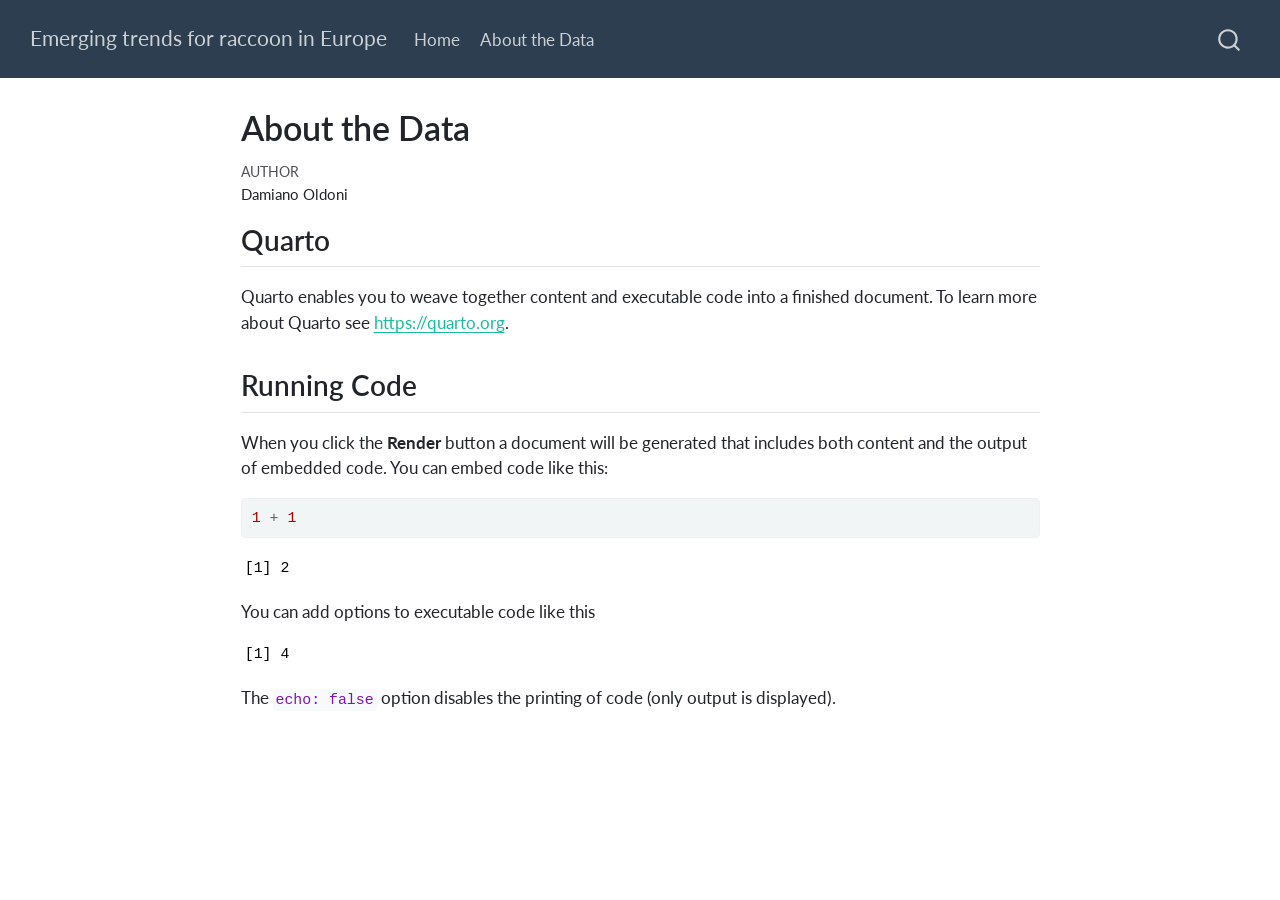
==== docs/index.html @ 3853756d "Do not ignore /docs" ====
<html xmlns="http://www.w3.org/1999/xhtml">    
  <head>      
    <title>Redirect to src/about_data.html</title>      
    <meta http-equiv="refresh" content="0;URL='src/about_data.html'" />    
  </head>    
  <body> 
  </body>  
</html>
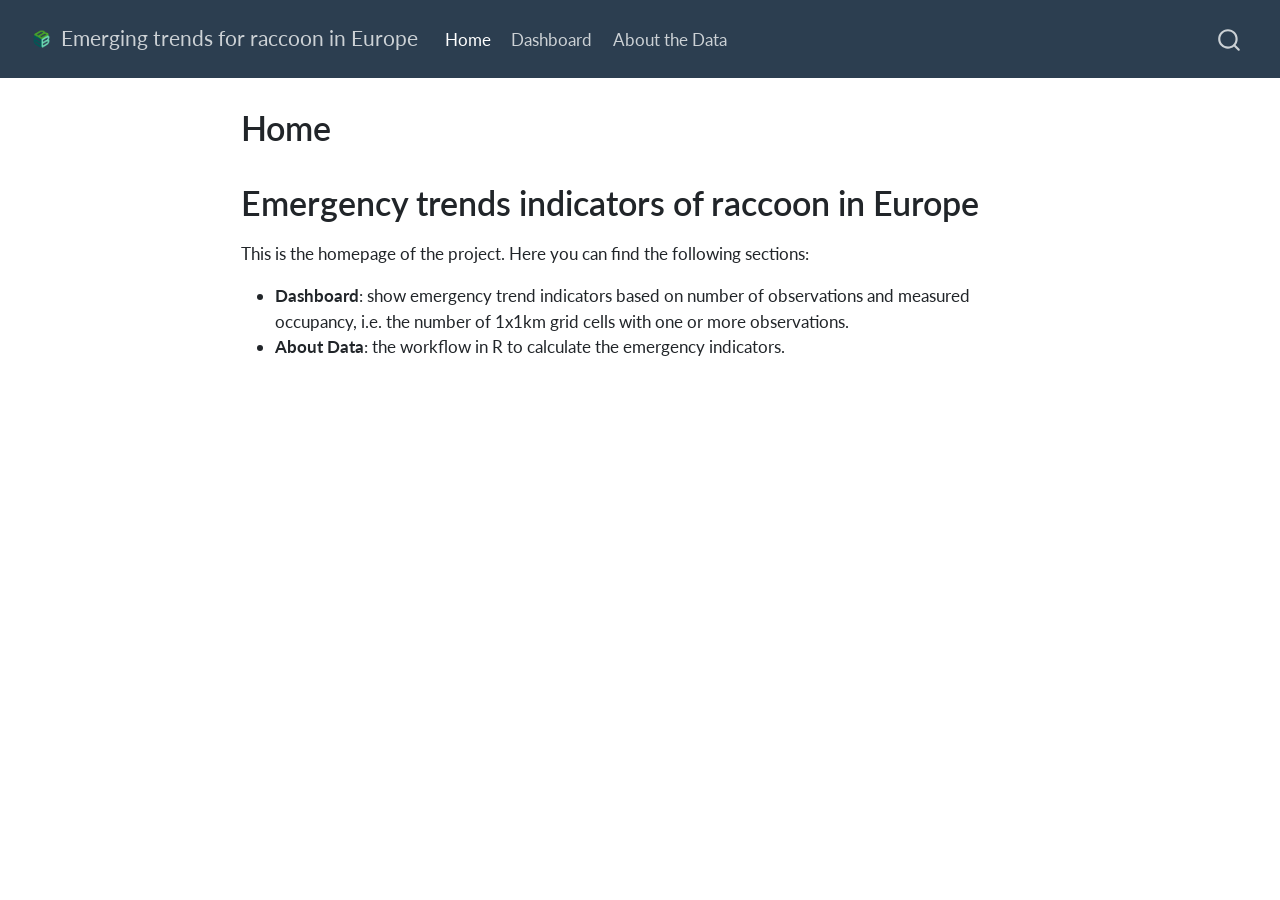
==== commit dbc3b1a2: "Add workflow - improve dashboard" ====
--- a/docs/index.html
+++ b/docs/index.html
@@ -1,8 +1,576 @@
-<html xmlns="http://www.w3.org/1999/xhtml">    
-  <head>      
-    <title>Redirect to src/about_data.html</title>      
-    <meta http-equiv="refresh" content="0;URL='src/about_data.html'" />    
-  </head>    
-  <body> 
-  </body>  
-</html>     
+<!DOCTYPE html>
+<html xmlns="http://www.w3.org/1999/xhtml" lang="en" xml:lang="en"><head>
+
+<meta charset="utf-8">
+<meta name="generator" content="quarto-1.5.57">
+
+<meta name="viewport" content="width=device-width, initial-scale=1.0, user-scalable=yes">
+
+
+<title>Home – Emerging trends for raccoon in Europe</title>
+<style>
+code{white-space: pre-wrap;}
+span.smallcaps{font-variant: small-caps;}
+div.columns{display: flex; gap: min(4vw, 1.5em);}
+div.column{flex: auto; overflow-x: auto;}
+div.hanging-indent{margin-left: 1.5em; text-indent: -1.5em;}
+ul.task-list{list-style: none;}
+ul.task-list li input[type="checkbox"] {
+  width: 0.8em;
+  margin: 0 0.8em 0.2em -1em; /* quarto-specific, see https://github.com/quarto-dev/quarto-cli/issues/4556 */ 
+  vertical-align: middle;
+}
+</style>
+
+
+<script src="site_libs/quarto-nav/quarto-nav.js"></script>
+<script src="site_libs/quarto-nav/headroom.min.js"></script>
+<script src="site_libs/clipboard/clipboard.min.js"></script>
+<script src="site_libs/quarto-search/autocomplete.umd.js"></script>
+<script src="site_libs/quarto-search/fuse.min.js"></script>
+<script src="site_libs/quarto-search/quarto-search.js"></script>
+<meta name="quarto:offset" content="./">
+<script src="site_libs/quarto-html/quarto.js"></script>
+<script src="site_libs/quarto-html/popper.min.js"></script>
+<script src="site_libs/quarto-html/tippy.umd.min.js"></script>
+<script src="site_libs/quarto-html/anchor.min.js"></script>
+<link href="site_libs/quarto-html/tippy.css" rel="stylesheet">
+<link href="site_libs/quarto-html/quarto-syntax-highlighting.css" rel="stylesheet" id="quarto-text-highlighting-styles">
+<script src="site_libs/bootstrap/bootstrap.min.js"></script>
+<link href="site_libs/bootstrap/bootstrap-icons.css" rel="stylesheet">
+<link href="site_libs/bootstrap/bootstrap.min.css" rel="stylesheet" id="quarto-bootstrap" data-mode="light">
+<script id="quarto-search-options" type="application/json">{
+  "location": "navbar",
+  "copy-button": false,
+  "collapse-after": 3,
+  "panel-placement": "end",
+  "type": "overlay",
+  "limit": 50,
+  "keyboard-shortcut": [
+    "f",
+    "/",
+    "s"
+  ],
+  "show-item-context": false,
+  "language": {
+    "search-no-results-text": "No results",
+    "search-matching-documents-text": "matching documents",
+    "search-copy-link-title": "Copy link to search",
+    "search-hide-matches-text": "Hide additional matches",
+    "search-more-match-text": "more match in this document",
+    "search-more-matches-text": "more matches in this document",
+    "search-clear-button-title": "Clear",
+    "search-text-placeholder": "",
+    "search-detached-cancel-button-title": "Cancel",
+    "search-submit-button-title": "Submit",
+    "search-label": "Search"
+  }
+}</script>
+
+
+</head>
+
+<body class="nav-fixed fullcontent">
+
+<div id="quarto-search-results"></div>
+  <header id="quarto-header" class="headroom fixed-top">
+    <nav class="navbar navbar-expand-lg " data-bs-theme="dark">
+      <div class="navbar-container container-fluid">
+      <div class="navbar-brand-container mx-auto">
+    <a href="./index.html" class="navbar-brand navbar-brand-logo">
+    <img src="./images/assets/b3-logo.png" alt="" class="navbar-logo">
+    </a>
+    <a class="navbar-brand" href="./index.html">
+    <span class="navbar-title">Emerging trends for raccoon in Europe</span>
+    </a>
+  </div>
+            <div id="quarto-search" class="" title="Search"></div>
+          <button class="navbar-toggler" type="button" data-bs-toggle="collapse" data-bs-target="#navbarCollapse" aria-controls="navbarCollapse" role="menu" aria-expanded="false" aria-label="Toggle navigation" onclick="if (window.quartoToggleHeadroom) { window.quartoToggleHeadroom(); }">
+  <span class="navbar-toggler-icon"></span>
+</button>
+          <div class="collapse navbar-collapse" id="navbarCollapse">
+            <ul class="navbar-nav navbar-nav-scroll me-auto">
+  <li class="nav-item">
+    <a class="nav-link active" href="./index.html" aria-current="page"> 
+<span class="menu-text">Home</span></a>
+  </li>  
+  <li class="nav-item">
+    <a class="nav-link" href="./src/dashboard.html"> 
+<span class="menu-text">Dashboard</span></a>
+  </li>  
+  <li class="nav-item">
+    <a class="nav-link" href="./src/about_data.html"> 
+<span class="menu-text">About the Data</span></a>
+  </li>  
+</ul>
+          </div> <!-- /navcollapse -->
+            <div class="quarto-navbar-tools">
+</div>
+      </div> <!-- /container-fluid -->
+    </nav>
+</header>
+<!-- content -->
+<div id="quarto-content" class="quarto-container page-columns page-rows-contents page-layout-article page-navbar">
+<!-- sidebar -->
+<!-- margin-sidebar -->
+    
+<!-- main -->
+<main class="content" id="quarto-document-content">
+
+<header id="title-block-header" class="quarto-title-block default">
+<div class="quarto-title">
+<h1 class="title">Home</h1>
+</div>
+
+
+
+<div class="quarto-title-meta">
+
+    
+  
+    
+  </div>
+  
+
+
+</header>
+
+
+<section id="emergency-trends-indicators-of-raccoon-in-europe" class="level1">
+<h1>Emergency trends indicators of raccoon in Europe</h1>
+<p>This is the homepage of the project. Here you can find the following sections:</p>
+<ul>
+<li><strong>Dashboard</strong>: show emergency trend indicators based on number of observations and measured occupancy, i.e.&nbsp;the number of 1x1km grid cells with one or more observations.</li>
+<li><strong>About Data</strong>: the workflow in R to calculate the emergency indicators.</li>
+</ul>
+
+
+</section>
+
+</main> <!-- /main -->
+<script id="quarto-html-after-body" type="application/javascript">
+window.document.addEventListener("DOMContentLoaded", function (event) {
+  const toggleBodyColorMode = (bsSheetEl) => {
+    const mode = bsSheetEl.getAttribute("data-mode");
+    const bodyEl = window.document.querySelector("body");
+    if (mode === "dark") {
+      bodyEl.classList.add("quarto-dark");
+      bodyEl.classList.remove("quarto-light");
+    } else {
+      bodyEl.classList.add("quarto-light");
+      bodyEl.classList.remove("quarto-dark");
+    }
+  }
+  const toggleBodyColorPrimary = () => {
+    const bsSheetEl = window.document.querySelector("link#quarto-bootstrap");
+    if (bsSheetEl) {
+      toggleBodyColorMode(bsSheetEl);
+    }
+  }
+  toggleBodyColorPrimary();  
+  const icon = "";
+  const anchorJS = new window.AnchorJS();
+  anchorJS.options = {
+    placement: 'right',
+    icon: icon
+  };
+  anchorJS.add('.anchored');
+  const isCodeAnnotation = (el) => {
+    for (const clz of el.classList) {
+      if (clz.startsWith('code-annotation-')) {                     
+        return true;
+      }
+    }
+    return false;
+  }
+  const onCopySuccess = function(e) {
+    // button target
+    const button = e.trigger;
+    // don't keep focus
+    button.blur();
+    // flash "checked"
+    button.classList.add('code-copy-button-checked');
+    var currentTitle = button.getAttribute("title");
+    button.setAttribute("title", "Copied!");
+    let tooltip;
+    if (window.bootstrap) {
+      button.setAttribute("data-bs-toggle", "tooltip");
+      button.setAttribute("data-bs-placement", "left");
+      button.setAttribute("data-bs-title", "Copied!");
+      tooltip = new bootstrap.Tooltip(button, 
+        { trigger: "manual", 
+          customClass: "code-copy-button-tooltip",
+          offset: [0, -8]});
+      tooltip.show();    
+    }
+    setTimeout(function() {
+      if (tooltip) {
+        tooltip.hide();
+        button.removeAttribute("data-bs-title");
+        button.removeAttribute("data-bs-toggle");
+        button.removeAttribute("data-bs-placement");
+      }
+      button.setAttribute("title", currentTitle);
+      button.classList.remove('code-copy-button-checked');
+    }, 1000);
+    // clear code selection
+    e.clearSelection();
+  }
+  const getTextToCopy = function(trigger) {
+      const codeEl = trigger.previousElementSibling.cloneNode(true);
+      for (const childEl of codeEl.children) {
+        if (isCodeAnnotation(childEl)) {
+          childEl.remove();
+        }
+      }
+      return codeEl.innerText;
+  }
+  const clipboard = new window.ClipboardJS('.code-copy-button:not([data-in-quarto-modal])', {
+    text: getTextToCopy
+  });
+  clipboard.on('success', onCopySuccess);
+  if (window.document.getElementById('quarto-embedded-source-code-modal')) {
+    // For code content inside modals, clipBoardJS needs to be initialized with a container option
+    // TODO: Check when it could be a function (https://github.com/zenorocha/clipboard.js/issues/860)
+    const clipboardModal = new window.ClipboardJS('.code-copy-button[data-in-quarto-modal]', {
+      text: getTextToCopy,
+      container: window.document.getElementById('quarto-embedded-source-code-modal')
+    });
+    clipboardModal.on('success', onCopySuccess);
+  }
+    var localhostRegex = new RegExp(/^(?:http|https):\/\/localhost\:?[0-9]*\//);
+    var mailtoRegex = new RegExp(/^mailto:/);
+      var filterRegex = new RegExp('/' + window.location.host + '/');
+    var isInternal = (href) => {
+        return filterRegex.test(href) || localhostRegex.test(href) || mailtoRegex.test(href);
+    }
+    // Inspect non-navigation links and adorn them if external
+ 	var links = window.document.querySelectorAll('a[href]:not(.nav-link):not(.navbar-brand):not(.toc-action):not(.sidebar-link):not(.sidebar-item-toggle):not(.pagination-link):not(.no-external):not([aria-hidden]):not(.dropdown-item):not(.quarto-navigation-tool):not(.about-link)');
+    for (var i=0; i<links.length; i++) {
+      const link = links[i];
+      if (!isInternal(link.href)) {
+        // undo the damage that might have been done by quarto-nav.js in the case of
+        // links that we want to consider external
+        if (link.dataset.originalHref !== undefined) {
+          link.href = link.dataset.originalHref;
+        }
+      }
+    }
+  function tippyHover(el, contentFn, onTriggerFn, onUntriggerFn) {
+    const config = {
+      allowHTML: true,
+      maxWidth: 500,
+      delay: 100,
+      arrow: false,
+      appendTo: function(el) {
+          return el.parentElement;
+      },
+      interactive: true,
+      interactiveBorder: 10,
+      theme: 'quarto',
+      placement: 'bottom-start',
+    };
+    if (contentFn) {
+      config.content = contentFn;
+    }
+    if (onTriggerFn) {
+      config.onTrigger = onTriggerFn;
+    }
+    if (onUntriggerFn) {
+      config.onUntrigger = onUntriggerFn;
+    }
+    window.tippy(el, config); 
+  }
+  const noterefs = window.document.querySelectorAll('a[role="doc-noteref"]');
+  for (var i=0; i<noterefs.length; i++) {
+    const ref = noterefs[i];
+    tippyHover(ref, function() {
+      // use id or data attribute instead here
+      let href = ref.getAttribute('data-footnote-href') || ref.getAttribute('href');
+      try { href = new URL(href).hash; } catch {}
+      const id = href.replace(/^#\/?/, "");
+      const note = window.document.getElementById(id);
+      if (note) {
+        return note.innerHTML;
+      } else {
+        return "";
+      }
+    });
+  }
+  const xrefs = window.document.querySelectorAll('a.quarto-xref');
+  const processXRef = (id, note) => {
+    // Strip column container classes
+    const stripColumnClz = (el) => {
+      el.classList.remove("page-full", "page-columns");
+      if (el.children) {
+        for (const child of el.children) {
+          stripColumnClz(child);
+        }
+      }
+    }
+    stripColumnClz(note)
+    if (id === null || id.startsWith('sec-')) {
+      // Special case sections, only their first couple elements
+      const container = document.createElement("div");
+      if (note.children && note.children.length > 2) {
+        container.appendChild(note.children[0].cloneNode(true));
+        for (let i = 1; i < note.children.length; i++) {
+          const child = note.children[i];
+          if (child.tagName === "P" && child.innerText === "") {
+            continue;
+          } else {
+            container.appendChild(child.cloneNode(true));
+            break;
+          }
+        }
+        if (window.Quarto?.typesetMath) {
+          window.Quarto.typesetMath(container);
+        }
+        return container.innerHTML
+      } else {
+        if (window.Quarto?.typesetMath) {
+          window.Quarto.typesetMath(note);
+        }
+        return note.innerHTML;
+      }
+    } else {
+      // Remove any anchor links if they are present
+      const anchorLink = note.querySelector('a.anchorjs-link');
+      if (anchorLink) {
+        anchorLink.remove();
+      }
+      if (window.Quarto?.typesetMath) {
+        window.Quarto.typesetMath(note);
+      }
+      // TODO in 1.5, we should make sure this works without a callout special case
+      if (note.classList.contains("callout")) {
+        return note.outerHTML;
+      } else {
+        return note.innerHTML;
+      }
+    }
+  }
+  for (var i=0; i<xrefs.length; i++) {
+    const xref = xrefs[i];
+    tippyHover(xref, undefined, function(instance) {
+      instance.disable();
+      let url = xref.getAttribute('href');
+      let hash = undefined; 
+      if (url.startsWith('#')) {
+        hash = url;
+      } else {
+        try { hash = new URL(url).hash; } catch {}
+      }
+      if (hash) {
+        const id = hash.replace(/^#\/?/, "");
+        const note = window.document.getElementById(id);
+        if (note !== null) {
+          try {
+            const html = processXRef(id, note.cloneNode(true));
+            instance.setContent(html);
+          } finally {
+            instance.enable();
+            instance.show();
+          }
+        } else {
+          // See if we can fetch this
+          fetch(url.split('#')[0])
+          .then(res => res.text())
+          .then(html => {
+            const parser = new DOMParser();
+            const htmlDoc = parser.parseFromString(html, "text/html");
+            const note = htmlDoc.getElementById(id);
+            if (note !== null) {
+              const html = processXRef(id, note);
+              instance.setContent(html);
+            } 
+          }).finally(() => {
+            instance.enable();
+            instance.show();
+          });
+        }
+      } else {
+        // See if we can fetch a full url (with no hash to target)
+        // This is a special case and we should probably do some content thinning / targeting
+        fetch(url)
+        .then(res => res.text())
+        .then(html => {
+          const parser = new DOMParser();
+          const htmlDoc = parser.parseFromString(html, "text/html");
+          const note = htmlDoc.querySelector('main.content');
+          if (note !== null) {
+            // This should only happen for chapter cross references
+            // (since there is no id in the URL)
+            // remove the first header
+            if (note.children.length > 0 && note.children[0].tagName === "HEADER") {
+              note.children[0].remove();
+            }
+            const html = processXRef(null, note);
+            instance.setContent(html);
+          } 
+        }).finally(() => {
+          instance.enable();
+          instance.show();
+        });
+      }
+    }, function(instance) {
+    });
+  }
+      let selectedAnnoteEl;
+      const selectorForAnnotation = ( cell, annotation) => {
+        let cellAttr = 'data-code-cell="' + cell + '"';
+        let lineAttr = 'data-code-annotation="' +  annotation + '"';
+        const selector = 'span[' + cellAttr + '][' + lineAttr + ']';
+        return selector;
+      }
+      const selectCodeLines = (annoteEl) => {
+        const doc = window.document;
+        const targetCell = annoteEl.getAttribute("data-target-cell");
+        const targetAnnotation = annoteEl.getAttribute("data-target-annotation");
+        const annoteSpan = window.document.querySelector(selectorForAnnotation(targetCell, targetAnnotation));
+        const lines = annoteSpan.getAttribute("data-code-lines").split(",");
+        const lineIds = lines.map((line) => {
+          return targetCell + "-" + line;
+        })
+        let top = null;
+        let height = null;
+        let parent = null;
+        if (lineIds.length > 0) {
+            //compute the position of the single el (top and bottom and make a div)
+            const el = window.document.getElementById(lineIds[0]);
+            top = el.offsetTop;
+            height = el.offsetHeight;
+            parent = el.parentElement.parentElement;
+          if (lineIds.length > 1) {
+            const lastEl = window.document.getElementById(lineIds[lineIds.length - 1]);
+            const bottom = lastEl.offsetTop + lastEl.offsetHeight;
+            height = bottom - top;
+          }
+          if (top !== null && height !== null && parent !== null) {
+            // cook up a div (if necessary) and position it 
+            let div = window.document.getElementById("code-annotation-line-highlight");
+            if (div === null) {
+              div = window.document.createElement("div");
+              div.setAttribute("id", "code-annotation-line-highlight");
+              div.style.position = 'absolute';
+              parent.appendChild(div);
+            }
+            div.style.top = top - 2 + "px";
+            div.style.height = height + 4 + "px";
+            div.style.left = 0;
+            let gutterDiv = window.document.getElementById("code-annotation-line-highlight-gutter");
+            if (gutterDiv === null) {
+              gutterDiv = window.document.createElement("div");
+              gutterDiv.setAttribute("id", "code-annotation-line-highlight-gutter");
+              gutterDiv.style.position = 'absolute';
+              const codeCell = window.document.getElementById(targetCell);
+              const gutter = codeCell.querySelector('.code-annotation-gutter');
+              gutter.appendChild(gutterDiv);
+            }
+            gutterDiv.style.top = top - 2 + "px";
+            gutterDiv.style.height = height + 4 + "px";
+          }
+          selectedAnnoteEl = annoteEl;
+        }
+      };
+      const unselectCodeLines = () => {
+        const elementsIds = ["code-annotation-line-highlight", "code-annotation-line-highlight-gutter"];
+        elementsIds.forEach((elId) => {
+          const div = window.document.getElementById(elId);
+          if (div) {
+            div.remove();
+          }
+        });
+        selectedAnnoteEl = undefined;
+      };
+        // Handle positioning of the toggle
+    window.addEventListener(
+      "resize",
+      throttle(() => {
+        elRect = undefined;
+        if (selectedAnnoteEl) {
+          selectCodeLines(selectedAnnoteEl);
+        }
+      }, 10)
+    );
+    function throttle(fn, ms) {
+    let throttle = false;
+    let timer;
+      return (...args) => {
+        if(!throttle) { // first call gets through
+            fn.apply(this, args);
+            throttle = true;
+        } else { // all the others get throttled
+            if(timer) clearTimeout(timer); // cancel #2
+            timer = setTimeout(() => {
+              fn.apply(this, args);
+              timer = throttle = false;
+            }, ms);
+        }
+      };
+    }
+      // Attach click handler to the DT
+      const annoteDls = window.document.querySelectorAll('dt[data-target-cell]');
+      for (const annoteDlNode of annoteDls) {
+        annoteDlNode.addEventListener('click', (event) => {
+          const clickedEl = event.target;
+          if (clickedEl !== selectedAnnoteEl) {
+            unselectCodeLines();
+            const activeEl = window.document.querySelector('dt[data-target-cell].code-annotation-active');
+            if (activeEl) {
+              activeEl.classList.remove('code-annotation-active');
+            }
+            selectCodeLines(clickedEl);
+            clickedEl.classList.add('code-annotation-active');
+          } else {
+            // Unselect the line
+            unselectCodeLines();
+            clickedEl.classList.remove('code-annotation-active');
+          }
+        });
+      }
+  const findCites = (el) => {
+    const parentEl = el.parentElement;
+    if (parentEl) {
+      const cites = parentEl.dataset.cites;
+      if (cites) {
+        return {
+          el,
+          cites: cites.split(' ')
+        };
+      } else {
+        return findCites(el.parentElement)
+      }
+    } else {
+      return undefined;
+    }
+  };
+  var bibliorefs = window.document.querySelectorAll('a[role="doc-biblioref"]');
+  for (var i=0; i<bibliorefs.length; i++) {
+    const ref = bibliorefs[i];
+    const citeInfo = findCites(ref);
+    if (citeInfo) {
+      tippyHover(citeInfo.el, function() {
+        var popup = window.document.createElement('div');
+        citeInfo.cites.forEach(function(cite) {
+          var citeDiv = window.document.createElement('div');
+          citeDiv.classList.add('hanging-indent');
+          citeDiv.classList.add('csl-entry');
+          var biblioDiv = window.document.getElementById('ref-' + cite);
+          if (biblioDiv) {
+            citeDiv.innerHTML = biblioDiv.innerHTML;
+          }
+          popup.appendChild(citeDiv);
+        });
+        return popup.innerHTML;
+      });
+    }
+  }
+});
+</script>
+</div> <!-- /content -->
+
+
+
+
+</body></html>
--- a/docs/site_libs/quarto-html/tippy.css
+++ b/docs/site_libs/quarto-html/tippy.css
@@ -0,0 +1 @@
+.tippy-box[data-animation=fade][data-state=hidden]{opacity:0}[data-tippy-root]{max-width:calc(100vw - 10px)}.tippy-box{position:relative;background-color:#333;color:#fff;border-radius:4px;font-size:14px;line-height:1.4;white-space:normal;outline:0;transition-property:transform,visibility,opacity}.tippy-box[data-placement^=top]>.tippy-arrow{bottom:0}.tippy-box[data-placement^=top]>.tippy-arrow:before{bottom:-7px;left:0;border-width:8px 8px 0;border-top-color:initial;transform-origin:center top}.tippy-box[data-placement^=bottom]>.tippy-arrow{top:0}.tippy-box[data-placement^=bottom]>.tippy-arrow:before{top:-7px;left:0;border-width:0 8px 8px;border-bottom-color:initial;transform-origin:center bottom}.tippy-box[data-placement^=left]>.tippy-arrow{right:0}.tippy-box[data-placement^=left]>.tippy-arrow:before{border-width:8px 0 8px 8px;border-left-color:initial;right:-7px;transform-origin:center left}.tippy-box[data-placement^=right]>.tippy-arrow{left:0}.tippy-box[data-placement^=right]>.tippy-arrow:before{left:-7px;border-width:8px 8px 8px 0;border-right-color:initial;transform-origin:center right}.tippy-box[data-inertia][data-state=visible]{transition-timing-function:cubic-bezier(.54,1.5,.38,1.11)}.tippy-arrow{width:16px;height:16px;color:#333}.tippy-arrow:before{content:"";position:absolute;border-color:transparent;border-style:solid}.tippy-content{position:relative;padding:5px 9px;z-index:1}
--- a/docs/site_libs/quarto-html/quarto-syntax-highlighting.css
+++ b/docs/site_libs/quarto-html/quarto-syntax-highlighting.css
@@ -0,0 +1,205 @@
+/* quarto syntax highlight colors */
+:root {
+  --quarto-hl-ot-color: #003B4F;
+  --quarto-hl-at-color: #657422;
+  --quarto-hl-ss-color: #20794D;
+  --quarto-hl-an-color: #5E5E5E;
+  --quarto-hl-fu-color: #4758AB;
+  --quarto-hl-st-color: #20794D;
+  --quarto-hl-cf-color: #003B4F;
+  --quarto-hl-op-color: #5E5E5E;
+  --quarto-hl-er-color: #AD0000;
+  --quarto-hl-bn-color: #AD0000;
+  --quarto-hl-al-color: #AD0000;
+  --quarto-hl-va-color: #111111;
+  --quarto-hl-bu-color: inherit;
+  --quarto-hl-ex-color: inherit;
+  --quarto-hl-pp-color: #AD0000;
+  --quarto-hl-in-color: #5E5E5E;
+  --quarto-hl-vs-color: #20794D;
+  --quarto-hl-wa-color: #5E5E5E;
+  --quarto-hl-do-color: #5E5E5E;
+  --quarto-hl-im-color: #00769E;
+  --quarto-hl-ch-color: #20794D;
+  --quarto-hl-dt-color: #AD0000;
+  --quarto-hl-fl-color: #AD0000;
+  --quarto-hl-co-color: #5E5E5E;
+  --quarto-hl-cv-color: #5E5E5E;
+  --quarto-hl-cn-color: #8f5902;
+  --quarto-hl-sc-color: #5E5E5E;
+  --quarto-hl-dv-color: #AD0000;
+  --quarto-hl-kw-color: #003B4F;
+}
+
+/* other quarto variables */
+:root {
+  --quarto-font-monospace: SFMono-Regular, Menlo, Monaco, Consolas, "Liberation Mono", "Courier New", monospace;
+}
+
+pre > code.sourceCode > span {
+  color: #003B4F;
+}
+
+code span {
+  color: #003B4F;
+}
+
+code.sourceCode > span {
+  color: #003B4F;
+}
+
+div.sourceCode,
+div.sourceCode pre.sourceCode {
+  color: #003B4F;
+}
+
+code span.ot {
+  color: #003B4F;
+  font-style: inherit;
+}
+
+code span.at {
+  color: #657422;
+  font-style: inherit;
+}
+
+code span.ss {
+  color: #20794D;
+  font-style: inherit;
+}
+
+code span.an {
+  color: #5E5E5E;
+  font-style: inherit;
+}
+
+code span.fu {
+  color: #4758AB;
+  font-style: inherit;
+}
+
+code span.st {
+  color: #20794D;
+  font-style: inherit;
+}
+
+code span.cf {
+  color: #003B4F;
+  font-weight: bold;
+  font-style: inherit;
+}
+
+code span.op {
+  color: #5E5E5E;
+  font-style: inherit;
+}
+
+code span.er {
+  color: #AD0000;
+  font-style: inherit;
+}
+
+code span.bn {
+  color: #AD0000;
+  font-style: inherit;
+}
+
+code span.al {
+  color: #AD0000;
+  font-style: inherit;
+}
+
+code span.va {
+  color: #111111;
+  font-style: inherit;
+}
+
+code span.bu {
+  font-style: inherit;
+}
+
+code span.ex {
+  font-style: inherit;
+}
+
+code span.pp {
+  color: #AD0000;
+  font-style: inherit;
+}
+
+code span.in {
+  color: #5E5E5E;
+  font-style: inherit;
+}
+
+code span.vs {
+  color: #20794D;
+  font-style: inherit;
+}
+
+code span.wa {
+  color: #5E5E5E;
+  font-style: italic;
+}
+
+code span.do {
+  color: #5E5E5E;
+  font-style: italic;
+}
+
+code span.im {
+  color: #00769E;
+  font-style: inherit;
+}
+
+code span.ch {
+  color: #20794D;
+  font-style: inherit;
+}
+
+code span.dt {
+  color: #AD0000;
+  font-style: inherit;
+}
+
+code span.fl {
+  color: #AD0000;
+  font-style: inherit;
+}
+
+code span.co {
+  color: #5E5E5E;
+  font-style: inherit;
+}
+
+code span.cv {
+  color: #5E5E5E;
+  font-style: italic;
+}
+
+code span.cn {
+  color: #8f5902;
+  font-style: inherit;
+}
+
+code span.sc {
+  color: #5E5E5E;
+  font-style: inherit;
+}
+
+code span.dv {
+  color: #AD0000;
+  font-style: inherit;
+}
+
+code span.kw {
+  color: #003B4F;
+  font-weight: bold;
+  font-style: inherit;
+}
+
+.prevent-inlining {
+  content: "</";
+}
+
+/*# sourceMappingURL=debc5d5d77c3f9108843748ff7464032.css.map */
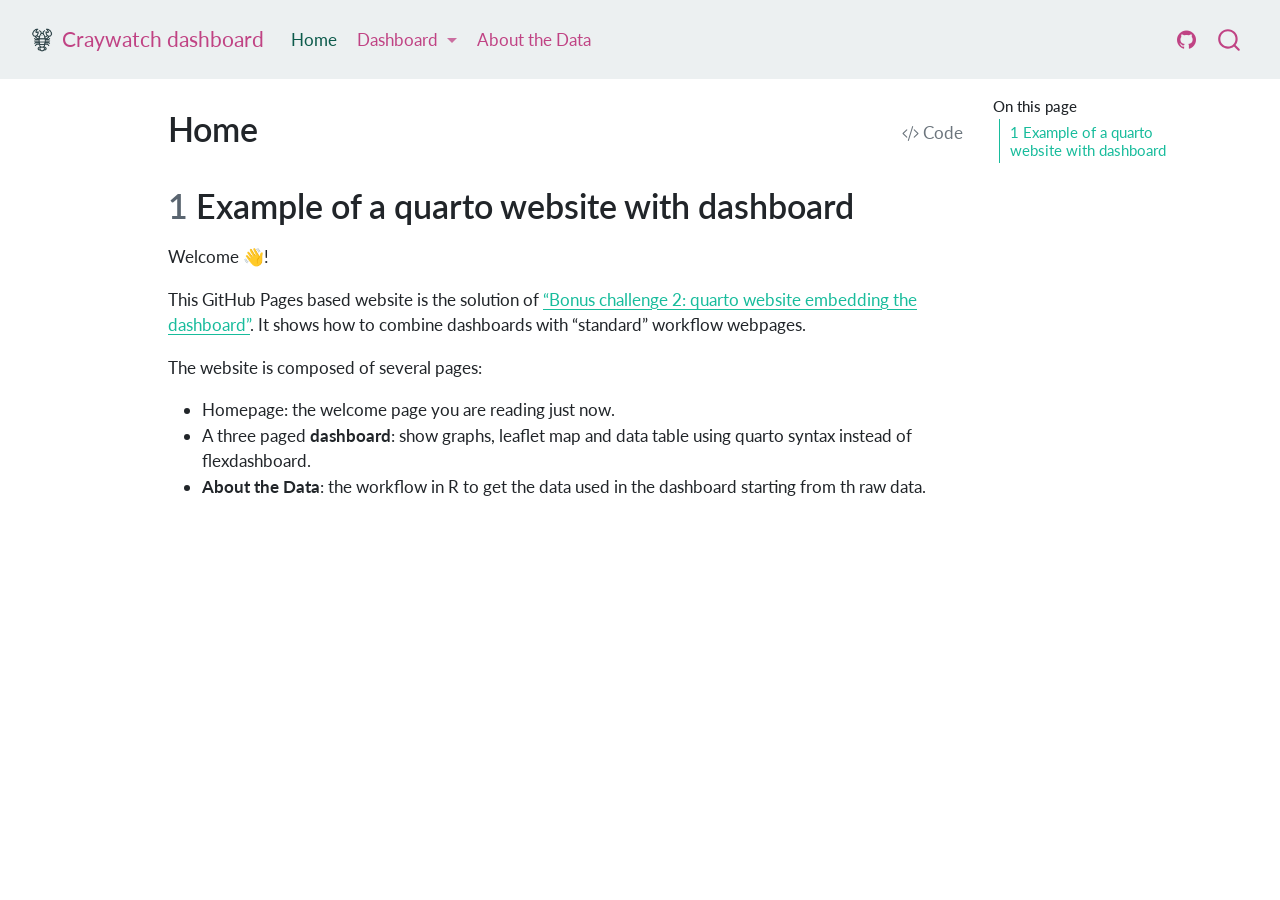
==== commit 2fd4b0aa: "Use the repo for Bonus Challenge 2 20250224" ====
--- a/docs/index.html
+++ b/docs/index.html
@@ -7,7 +7,7 @@
 <meta name="viewport" content="width=device-width, initial-scale=1.0, user-scalable=yes">
 
 
-<title>Home – Emerging trends for raccoon in Europe</title>
+<title>Home – Craywatch dashboard</title>
 <style>
 code{white-space: pre-wrap;}
 span.smallcaps{font-variant: small-caps;}
@@ -20,6 +20,40 @@
   margin: 0 0.8em 0.2em -1em; /* quarto-specific, see https://github.com/quarto-dev/quarto-cli/issues/4556 */ 
   vertical-align: middle;
 }
+/* CSS for syntax highlighting */
+pre > code.sourceCode { white-space: pre; position: relative; }
+pre > code.sourceCode > span { line-height: 1.25; }
+pre > code.sourceCode > span:empty { height: 1.2em; }
+.sourceCode { overflow: visible; }
+code.sourceCode > span { color: inherit; text-decoration: inherit; }
+div.sourceCode { margin: 1em 0; }
+pre.sourceCode { margin: 0; }
+@media screen {
+div.sourceCode { overflow: auto; }
+}
+@media print {
+pre > code.sourceCode { white-space: pre-wrap; }
+pre > code.sourceCode > span { display: inline-block; text-indent: -5em; padding-left: 5em; }
+}
+pre.numberSource code
+  { counter-reset: source-line 0; }
+pre.numberSource code > span
+  { position: relative; left: -4em; counter-increment: source-line; }
+pre.numberSource code > span > a:first-child::before
+  { content: counter(source-line);
+    position: relative; left: -1em; text-align: right; vertical-align: baseline;
+    border: none; display: inline-block;
+    -webkit-touch-callout: none; -webkit-user-select: none;
+    -khtml-user-select: none; -moz-user-select: none;
+    -ms-user-select: none; user-select: none;
+    padding: 0 4px; width: 4em;
+  }
+pre.numberSource { margin-left: 3em;  padding-left: 4px; }
+div.sourceCode
+  {   }
+@media screen {
+pre > code.sourceCode > span > a:first-child::before { text-decoration: underline; }
+}
 </style>
 
 
@@ -30,6 +64,7 @@
 <script src="site_libs/quarto-search/fuse.min.js"></script>
 <script src="site_libs/quarto-search/quarto-search.js"></script>
 <meta name="quarto:offset" content="./">
+<link href="./images/assets/craywatch_logo.png" rel="icon" type="image/png">
 <script src="site_libs/quarto-html/quarto.js"></script>
 <script src="site_libs/quarto-html/popper.min.js"></script>
 <script src="site_libs/quarto-html/tippy.umd.min.js"></script>
@@ -70,7 +105,7 @@
 
 </head>
 
-<body class="nav-fixed fullcontent">
+<body class="nav-fixed">
 
 <div id="quarto-search-results"></div>
   <header id="quarto-header" class="headroom fixed-top">
@@ -78,10 +113,10 @@
       <div class="navbar-container container-fluid">
       <div class="navbar-brand-container mx-auto">
     <a href="./index.html" class="navbar-brand navbar-brand-logo">
-    <img src="./images/assets/b3-logo.png" alt="" class="navbar-logo">
+    <img src="./images/assets/craywatch_logo.png" alt="" class="navbar-logo">
     </a>
     <a class="navbar-brand" href="./index.html">
-    <span class="navbar-title">Emerging trends for raccoon in Europe</span>
+    <span class="navbar-title">Craywatch dashboard</span>
     </a>
   </div>
             <div id="quarto-search" class="" title="Search"></div>
@@ -94,13 +129,35 @@
     <a class="nav-link active" href="./index.html" aria-current="page"> 
 <span class="menu-text">Home</span></a>
   </li>  
+  <li class="nav-item dropdown ">
+    <a class="nav-link dropdown-toggle" href="#" id="nav-menu-dashboard" role="link" data-bs-toggle="dropdown" aria-expanded="false">
+ <span class="menu-text">Dashboard</span>
+    </a>
+    <ul class="dropdown-menu" aria-labelledby="nav-menu-dashboard">    
+        <li>
+    <a class="dropdown-item" href="./src/dashboard_citizen_science.html">
+ <span class="dropdown-text">Citizence science contribution</span></a>
+  </li>  
+        <li>
+    <a class="dropdown-item" href="./src/dashboard_taxonomic_and_temporal_distribution.html">
+ <span class="dropdown-text">Taxonomic and temporal distribution</span></a>
+  </li>  
+        <li>
+    <a class="dropdown-item" href="./src/dashbaord_explore_the_data.html">
+ <span class="dropdown-text">Explore the Data</span></a>
+  </li>  
+    </ul>
+  </li>
   <li class="nav-item">
-    <a class="nav-link" href="./src/dashboard.html"> 
-<span class="menu-text">Dashboard</span></a>
+    <a class="nav-link" href="./src/about_the_data.html"> 
+<span class="menu-text">About the Data</span></a>
   </li>  
-  <li class="nav-item">
-    <a class="nav-link" href="./src/about_data.html"> 
-<span class="menu-text">About the Data</span></a>
+</ul>
+            <ul class="navbar-nav navbar-nav-scroll ms-auto">
+  <li class="nav-item compact">
+    <a class="nav-link" href="https://damianooldoni.github.io/qmd_dashboard/"> <i class="bi bi-github" role="img" aria-label="GitHub Repository">
+</i> 
+<span class="menu-text"></span></a>
   </li>  
 </ul>
           </div> <!-- /navcollapse -->
@@ -113,13 +170,21 @@
 <div id="quarto-content" class="quarto-container page-columns page-rows-contents page-layout-article page-navbar">
 <!-- sidebar -->
 <!-- margin-sidebar -->
-    
+    <div id="quarto-margin-sidebar" class="sidebar margin-sidebar">
+        <nav id="TOC" role="doc-toc" class="toc-active">
+    <h2 id="toc-title">On this page</h2>
+   
+  <ul>
+  <li><a href="#example-of-a-quarto-website-with-dashboard" id="toc-example-of-a-quarto-website-with-dashboard" class="nav-link active" data-scroll-target="#example-of-a-quarto-website-with-dashboard"><span class="header-section-number">1</span> Example of a quarto website with dashboard</a></li>
+  </ul>
+</nav>
+    </div>
 <!-- main -->
 <main class="content" id="quarto-document-content">
 
 <header id="title-block-header" class="quarto-title-block default">
 <div class="quarto-title">
-<h1 class="title">Home</h1>
+<div class="quarto-title-block"><div><h1 class="title">Home</h1><button type="button" class="btn code-tools-button" id="quarto-code-tools-source"><i class="bi"></i> Code</button></div></div>
 </div>
 
 
@@ -136,14 +201,19 @@
 </header>
 
 
-<section id="emergency-trends-indicators-of-raccoon-in-europe" class="level1">
-<h1>Emergency trends indicators of raccoon in Europe</h1>
-<p>This is the homepage of the project. Here you can find the following sections:</p>
+<section id="example-of-a-quarto-website-with-dashboard" class="level1" data-number="1">
+<h1 data-number="1"><span class="header-section-number">1</span> Example of a quarto website with dashboard</h1>
+<p>Welcome 👋!</p>
+<p>This GitHub Pages based website is the solution of <a href="https://coding-club.inbo.be/sessions/20250224_static_dashboards.html#19">“Bonus challenge 2: quarto website embedding the dashboard”</a>. It shows how to combine dashboards with “standard” workflow webpages.</p>
+<p>The website is composed of several pages:</p>
 <ul>
-<li><strong>Dashboard</strong>: show emergency trend indicators based on number of observations and measured occupancy, i.e.&nbsp;the number of 1x1km grid cells with one or more observations.</li>
-<li><strong>About Data</strong>: the workflow in R to calculate the emergency indicators.</li>
+<li>Homepage: the welcome page you are reading just now.</li>
+<li>A three paged <strong>dashboard</strong>: show graphs, leaflet map and data table using quarto syntax instead of flexdashboard.</li>
+<li><strong>About the Data</strong>: the workflow in R to get the data used in the dashboard starting from th raw data.</li>
 </ul>
 
+
+<!-- -->
 
 </section>
 
@@ -237,6 +307,57 @@
       container: window.document.getElementById('quarto-embedded-source-code-modal')
     });
     clipboardModal.on('success', onCopySuccess);
+  }
+  const viewSource = window.document.getElementById('quarto-view-source') ||
+                     window.document.getElementById('quarto-code-tools-source');
+  if (viewSource) {
+    const sourceUrl = viewSource.getAttribute("data-quarto-source-url");
+    viewSource.addEventListener("click", function(e) {
+      if (sourceUrl) {
+        // rstudio viewer pane
+        if (/\bcapabilities=\b/.test(window.location)) {
+          window.open(sourceUrl);
+        } else {
+          window.location.href = sourceUrl;
+        }
+      } else {
+        const modal = new bootstrap.Modal(document.getElementById('quarto-embedded-source-code-modal'));
+        modal.show();
+      }
+      return false;
+    });
+  }
+  function toggleCodeHandler(show) {
+    return function(e) {
+      const detailsSrc = window.document.querySelectorAll(".cell > details > .sourceCode");
+      for (let i=0; i<detailsSrc.length; i++) {
+        const details = detailsSrc[i].parentElement;
+        if (show) {
+          details.open = true;
+        } else {
+          details.removeAttribute("open");
+        }
+      }
+      const cellCodeDivs = window.document.querySelectorAll(".cell > .sourceCode");
+      const fromCls = show ? "hidden" : "unhidden";
+      const toCls = show ? "unhidden" : "hidden";
+      for (let i=0; i<cellCodeDivs.length; i++) {
+        const codeDiv = cellCodeDivs[i];
+        if (codeDiv.classList.contains(fromCls)) {
+          codeDiv.classList.remove(fromCls);
+          codeDiv.classList.add(toCls);
+        } 
+      }
+      return false;
+    }
+  }
+  const hideAllCode = window.document.getElementById("quarto-hide-all-code");
+  if (hideAllCode) {
+    hideAllCode.addEventListener("click", toggleCodeHandler(false));
+  }
+  const showAllCode = window.document.getElementById("quarto-show-all-code");
+  if (showAllCode) {
+    showAllCode.addEventListener("click", toggleCodeHandler(true));
   }
     var localhostRegex = new RegExp(/^(?:http|https):\/\/localhost\:?[0-9]*\//);
     var mailtoRegex = new RegExp(/^mailto:/);
@@ -567,7 +688,25 @@
     }
   }
 });
-</script>
+</script><div class="modal fade" id="quarto-embedded-source-code-modal" tabindex="-1" aria-labelledby="quarto-embedded-source-code-modal-label" aria-hidden="true"><div class="modal-dialog modal-dialog-scrollable"><div class="modal-content"><div class="modal-header"><h5 class="modal-title" id="quarto-embedded-source-code-modal-label">Source Code</h5><button class="btn-close" data-bs-dismiss="modal"></button></div><div class="modal-body"><div class="">
+<div class="sourceCode" id="cb1" data-shortcodes="false"><pre class="sourceCode markdown code-with-copy"><code class="sourceCode markdown"><span id="cb1-1"><a href="#cb1-1" aria-hidden="true" tabindex="-1"></a><span class="co">---</span></span>
+<span id="cb1-2"><a href="#cb1-2" aria-hidden="true" tabindex="-1"></a><span class="an">title:</span><span class="co"> "Home"</span></span>
+<span id="cb1-3"><a href="#cb1-3" aria-hidden="true" tabindex="-1"></a><span class="an">format:</span><span class="co"> html</span></span>
+<span id="cb1-4"><a href="#cb1-4" aria-hidden="true" tabindex="-1"></a><span class="an">editor:</span><span class="co"> visual</span></span>
+<span id="cb1-5"><a href="#cb1-5" aria-hidden="true" tabindex="-1"></a><span class="co">---</span></span>
+<span id="cb1-6"><a href="#cb1-6" aria-hidden="true" tabindex="-1"></a></span>
+<span id="cb1-7"><a href="#cb1-7" aria-hidden="true" tabindex="-1"></a><span class="fu"># Example of a quarto website with dashboard</span></span>
+<span id="cb1-8"><a href="#cb1-8" aria-hidden="true" tabindex="-1"></a></span>
+<span id="cb1-9"><a href="#cb1-9" aria-hidden="true" tabindex="-1"></a>Welcome 👋! </span>
+<span id="cb1-10"><a href="#cb1-10" aria-hidden="true" tabindex="-1"></a></span>
+<span id="cb1-11"><a href="#cb1-11" aria-hidden="true" tabindex="-1"></a>This GitHub Pages based website is the solution of <span class="co">[</span><span class="ot">"Bonus challenge 2: quarto website embedding the dashboard"</span><span class="co">](https://coding-club.inbo.be/sessions/20250224_static_dashboards.html#19)</span>. It shows how to combine dashboards with "standard" workflow webpages.</span>
+<span id="cb1-12"><a href="#cb1-12" aria-hidden="true" tabindex="-1"></a></span>
+<span id="cb1-13"><a href="#cb1-13" aria-hidden="true" tabindex="-1"></a>The website is composed of several pages:</span>
+<span id="cb1-14"><a href="#cb1-14" aria-hidden="true" tabindex="-1"></a></span>
+<span id="cb1-15"><a href="#cb1-15" aria-hidden="true" tabindex="-1"></a><span class="ss">- </span>Homepage: the welcome page you are reading just now.</span>
+<span id="cb1-16"><a href="#cb1-16" aria-hidden="true" tabindex="-1"></a><span class="ss">- </span>A three paged **dashboard**: show graphs, leaflet map and data table using quarto syntax instead of flexdashboard.</span>
+<span id="cb1-17"><a href="#cb1-17" aria-hidden="true" tabindex="-1"></a><span class="ss">- </span>**About the Data**: the workflow in R to get the data used in the dashboard starting from th raw data.</span></code><button title="Copy to Clipboard" class="code-copy-button" data-in-quarto-modal=""><i class="bi"></i></button></pre></div>
+</div></div></div></div></div>
 </div> <!-- /content -->
 
 
